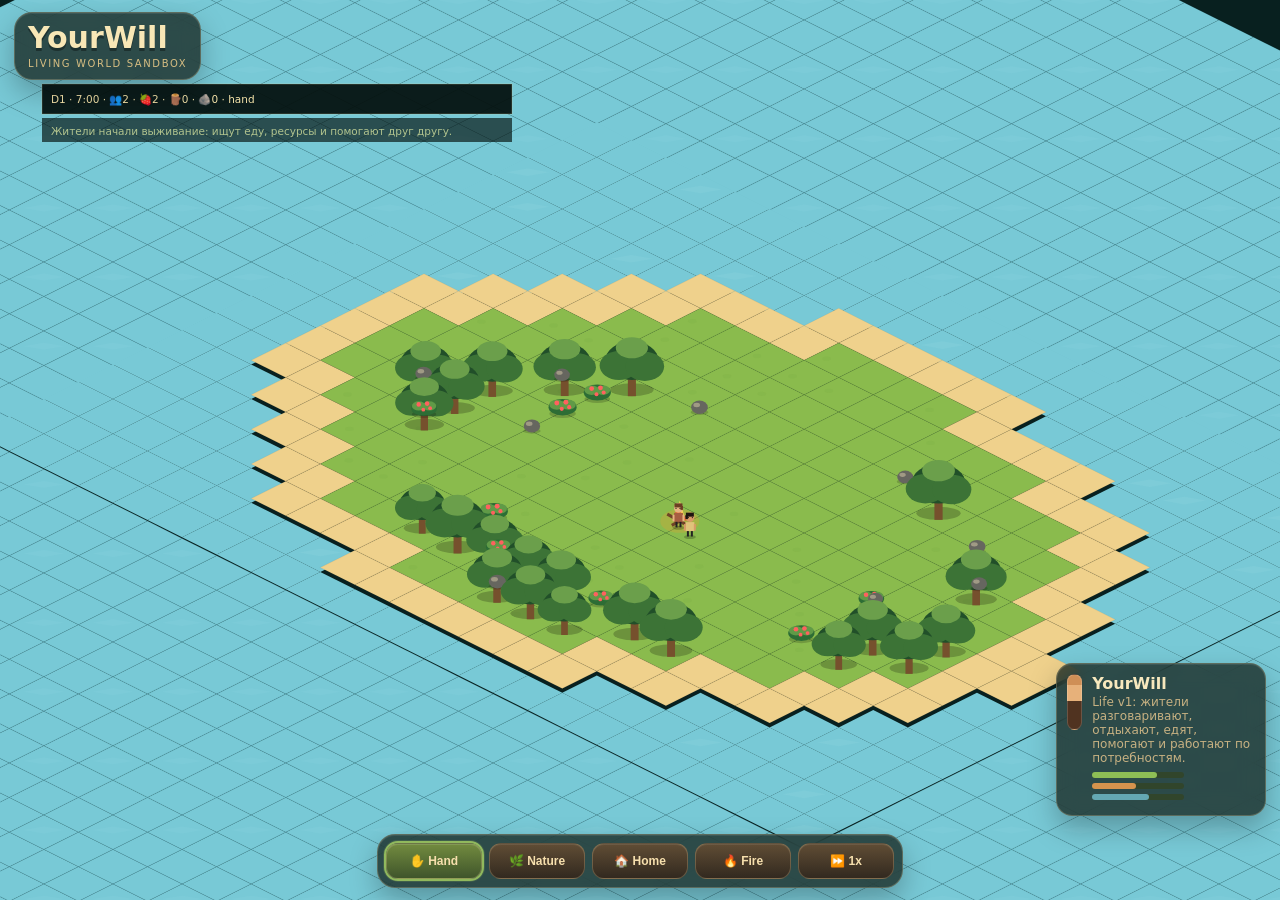
==== cozy/index.html @ 18bff4a6 "Load richer life simulation core" ====
<!doctype html>
<html lang="ru">
<head>
  <meta charset="utf-8">
  <meta name="viewport" content="width=device-width,initial-scale=1,maximum-scale=1,user-scalable=no,viewport-fit=cover">
  <meta name="theme-color" content="#10231f">
  <title>YourWill Cozy Sandbox</title>
  <link rel="stylesheet" href="style.css">
</head>
<body>
  <canvas id="game"></canvas>
  <div class="topbar">
    <div class="brand"><strong>YourWill</strong><span>living world sandbox</span></div>
  </div>
  <div class="toolbar">
    <button class="active" data-tool="hand">✋ Hand</button>
    <button data-tool="nature">🌿 Nature</button>
    <button data-tool="home">🏠 Home</button>
    <button data-tool="fire">🔥 Fire</button>
    <button data-tool="fast">⏩ 1x</button>
  </div>
  <div class="card"><div class="face"></div><div><b id="card-title">YourWill</b><span id="card-text">Живой остров: жители собирают ресурсы, строят и выживают.</span><i></i><i></i><i></i></div></div>
  <script src="game_life_v1.js?v=life-processes-v1"></script>
</body>
</html>
---- cozy/style.css ----
*{box-sizing:border-box;margin:0;padding:0}html,body{width:100%;height:100%;overflow:hidden;background:#10231f;color:#f7e8bd;font-family:system-ui,-apple-system,BlinkMacSystemFont,"Segoe UI",sans-serif;touch-action:none;user-select:none}#game{position:fixed;inset:0;width:100vw;height:100dvh;display:block;background:#10231f;image-rendering:pixelated}.topbar{position:fixed;left:14px;right:14px;top:max(12px,env(safe-area-inset-top));z-index:5;display:flex;justify-content:space-between;align-items:flex-start;gap:10px;pointer-events:none}.brand,.res,.toolbar,.card{background:rgba(20,31,25,.74);border:1px solid rgba(241,213,157,.24);box-shadow:0 12px 28px rgba(0,0,0,.26),inset 0 1px 0 rgba(255,255,255,.08);backdrop-filter:blur(10px)}.brand{border-radius:18px;padding:10px 13px}.brand strong{display:block;font-size:30px;line-height:1;color:#f8e7b6;text-shadow:0 3px 0 rgba(0,0,0,.35)}.brand span{display:block;font-size:10px;letter-spacing:.16em;text-transform:uppercase;color:#d7be82;margin-top:5px}.res{border-radius:16px;padding:9px 11px;display:flex;gap:8px;align-items:center;font-size:12px}.res b{color:#d6b16d}.res span{padding:4px 7px;border-radius:8px;background:rgba(0,0,0,.22);color:#fff3cb}.toolbar{position:fixed;left:50%;bottom:max(12px,env(safe-area-inset-bottom));transform:translateX(-50%);z-index:5;border-radius:18px;padding:8px;display:flex;gap:7px;max-width:calc(100vw - 24px);overflow-x:auto;overflow-y:hidden;scrollbar-width:none}.toolbar::-webkit-scrollbar{display:none}.toolbar button{border:1px solid rgba(241,213,157,.24);background:linear-gradient(#604d35,#32291f);color:#f6dfad;border-radius:12px;padding:10px 13px;font-weight:800;font-size:12px;min-width:96px;box-shadow:inset 0 1px 0 rgba(255,255,255,.08)}.toolbar button.active{outline:2px solid #91b95d;background:linear-gradient(#728b3f,#3f552b);box-shadow:0 0 0 3px rgba(145,185,93,.2),inset 0 1px 0 rgba(255,255,255,.12)}.card{position:fixed;right:14px;bottom:84px;z-index:5;border-radius:16px;padding:10px;display:flex;gap:10px;width:210px}.face{width:48px;height:56px;border-radius:12px;background:linear-gradient(#cf8f56 0 18%,#e7b17a 18% 48%,#503320 48% 100%);border:1px solid rgba(255,255,255,.16)}.card b{display:block}.card span{display:block;font-size:12px;color:#c7b182;margin:2px 0 7px}.card i{display:block;width:92px;height:6px;background:#31452b;border-radius:9px;margin:5px 0;position:relative}.card i:after{content:'';display:block;height:100%;width:70%;border-radius:9px;background:#8ebe55}.card i:nth-child(4):after{width:48%;background:#d5934d}.card i:nth-child(5):after{width:62%;background:#64a8b3}@media(max-width:700px){.brand strong{font-size:22px}.brand span{font-size:9px}.res{display:none}.card{display:none}.toolbar{left:10px;right:10px;transform:none;justify-content:flex-start;padding:7px}.toolbar button{min-width:82px;padding:10px 9px}.topbar{right:auto}.brand{max-width:250px}}
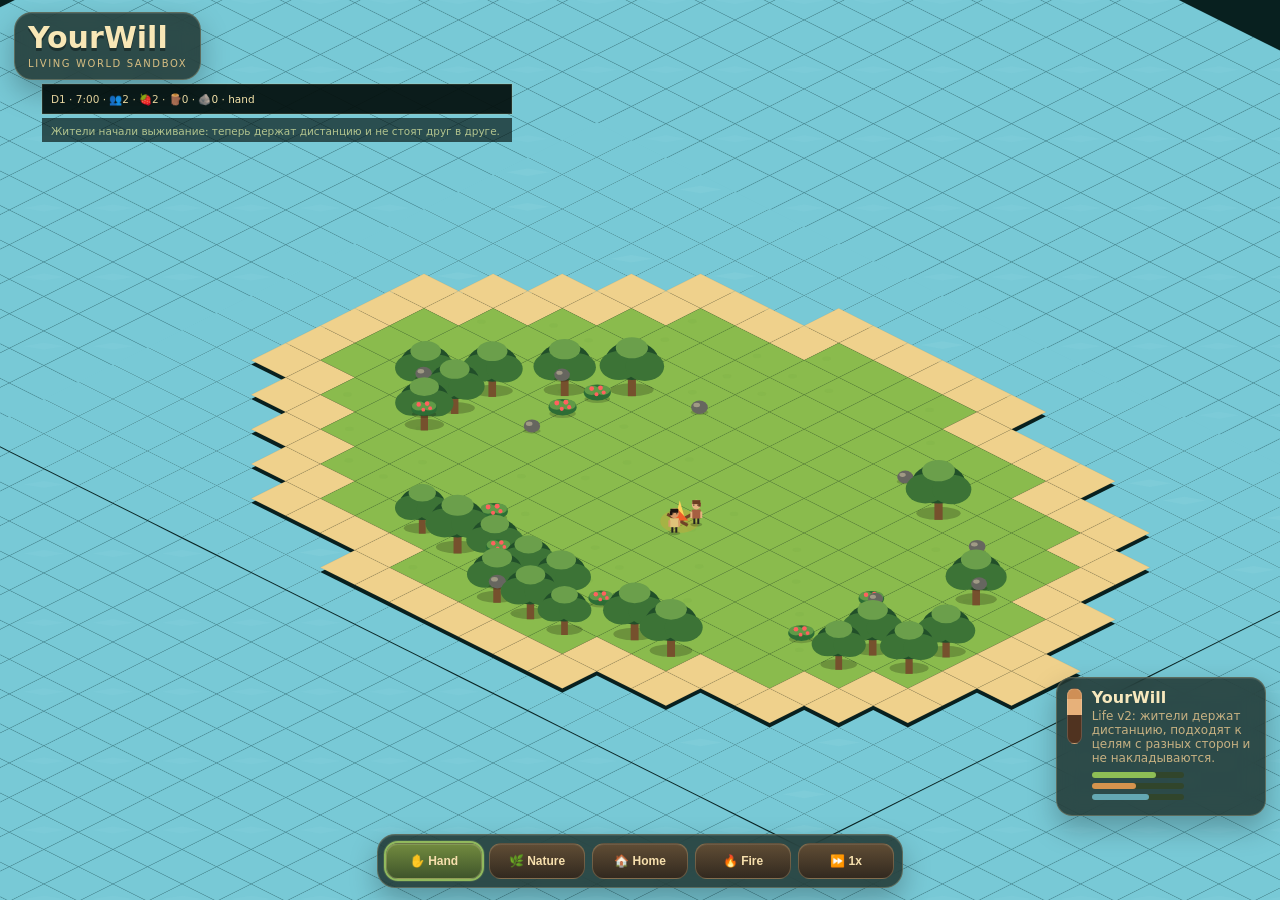
==== commit 8a11b8a6: "Load life v2 with villager separation" ====
--- a/cozy/index.html
+++ b/cozy/index.html
@@ -20,6 +20,6 @@
     <button data-tool="fast">⏩ 1x</button>
   </div>
   <div class="card"><div class="face"></div><div><b id="card-title">YourWill</b><span id="card-text">Живой остров: жители собирают ресурсы, строят и выживают.</span><i></i><i></i><i></i></div></div>
-  <script src="game_life_v1.js?v=life-processes-v1"></script>
+  <script src="game_life_v2.js?v=life-v2-separation"></script>
 </body>
 </html>
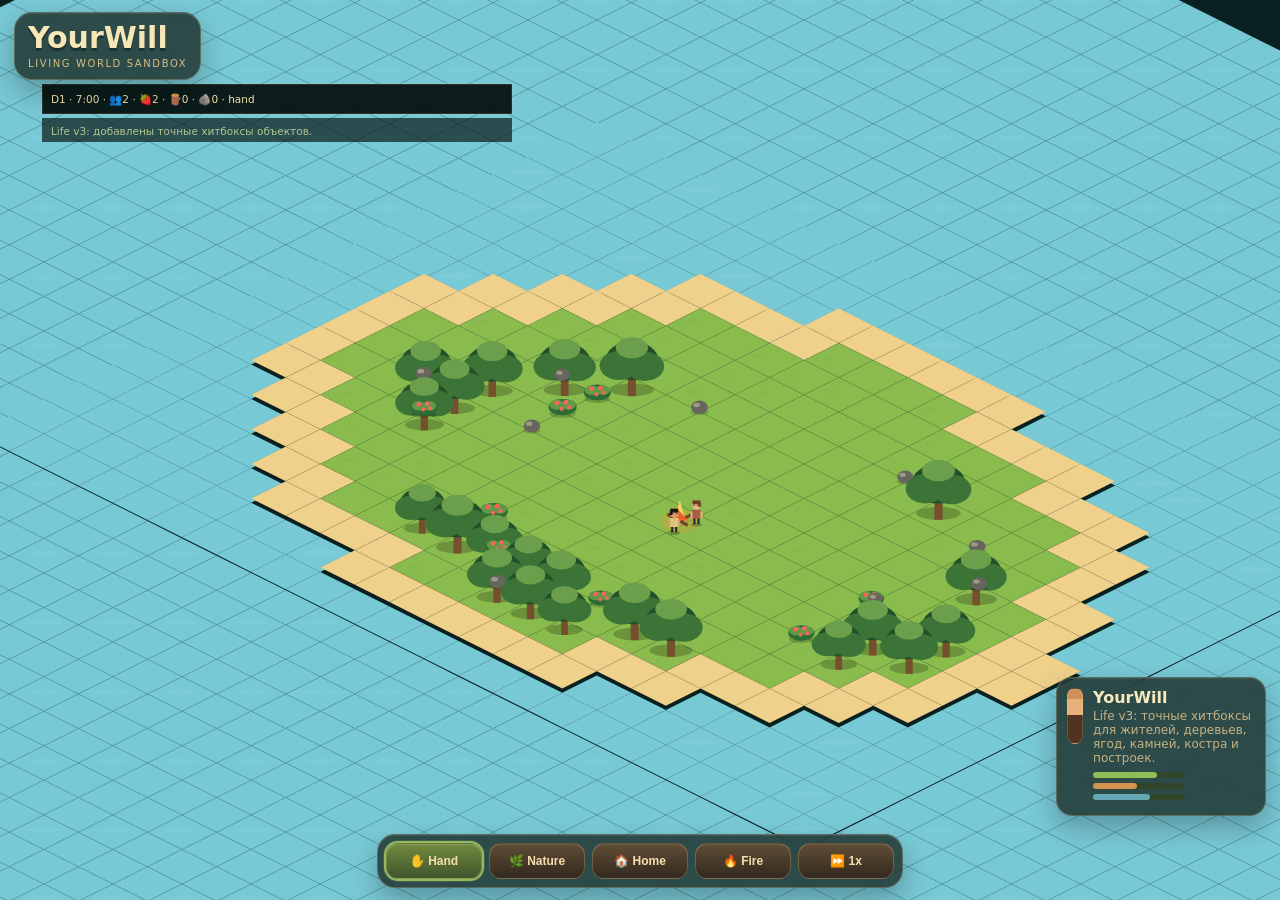
==== commit ae0ee390: "Load life v3 precise hitboxes" ====
--- a/cozy/index.html
+++ b/cozy/index.html
@@ -20,6 +20,6 @@
     <button data-tool="fast">⏩ 1x</button>
   </div>
   <div class="card"><div class="face"></div><div><b id="card-title">YourWill</b><span id="card-text">Живой остров: жители собирают ресурсы, строят и выживают.</span><i></i><i></i><i></i></div></div>
-  <script src="game_life_v2.js?v=life-v2-separation"></script>
+  <script src="game_life_v3.js?v=hitboxes-v3"></script>
 </body>
 </html>
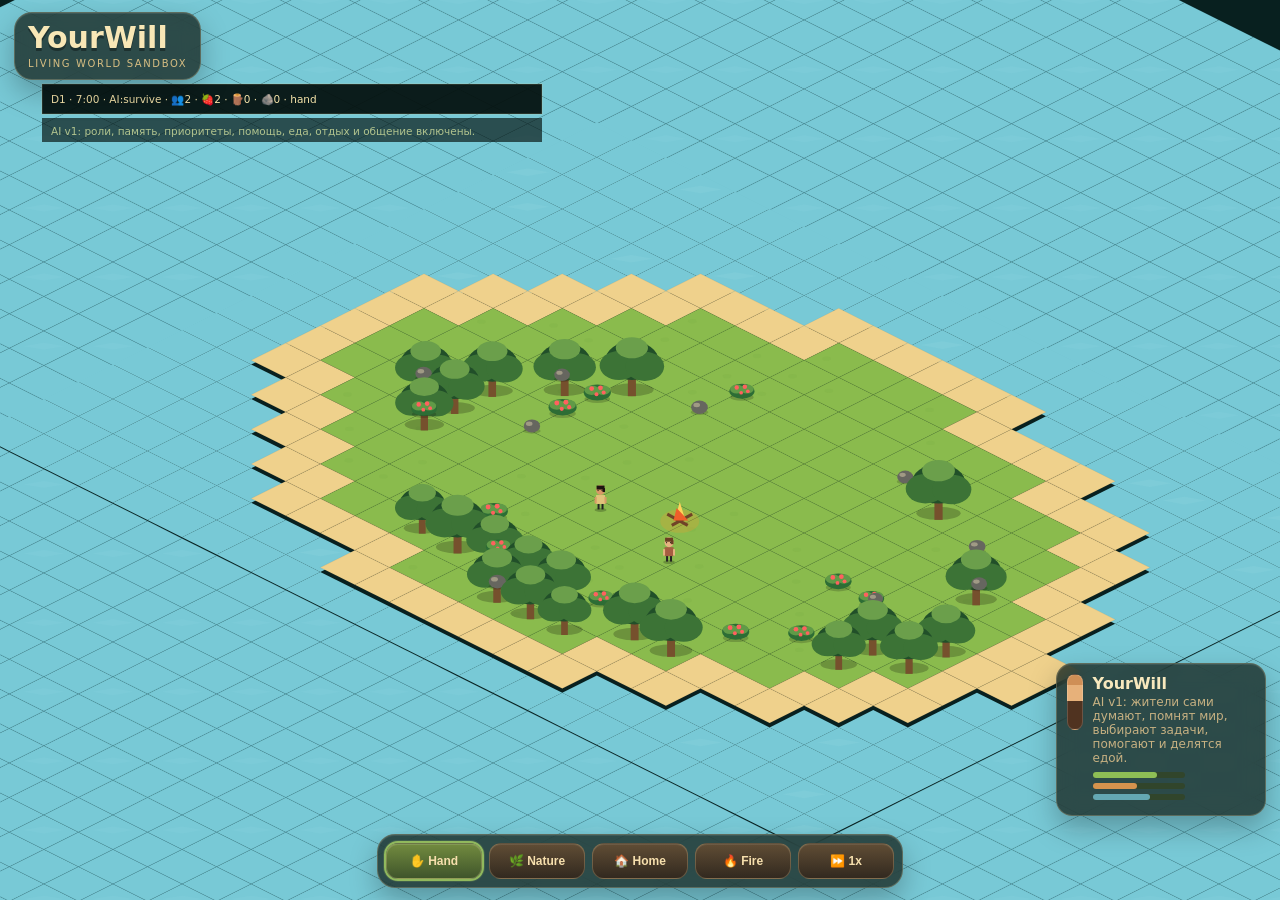
==== commit c8677894: "Load utility AI villager brain" ====
--- a/cozy/index.html
+++ b/cozy/index.html
@@ -20,6 +20,6 @@
     <button data-tool="fast">⏩ 1x</button>
   </div>
   <div class="card"><div class="face"></div><div><b id="card-title">YourWill</b><span id="card-text">Живой остров: жители собирают ресурсы, строят и выживают.</span><i></i><i></i><i></i></div></div>
-  <script src="game_life_v3.js?v=hitboxes-v3"></script>
+  <script src="game_ai_v1.js?v=ai-v1-brain"></script>
 </body>
 </html>
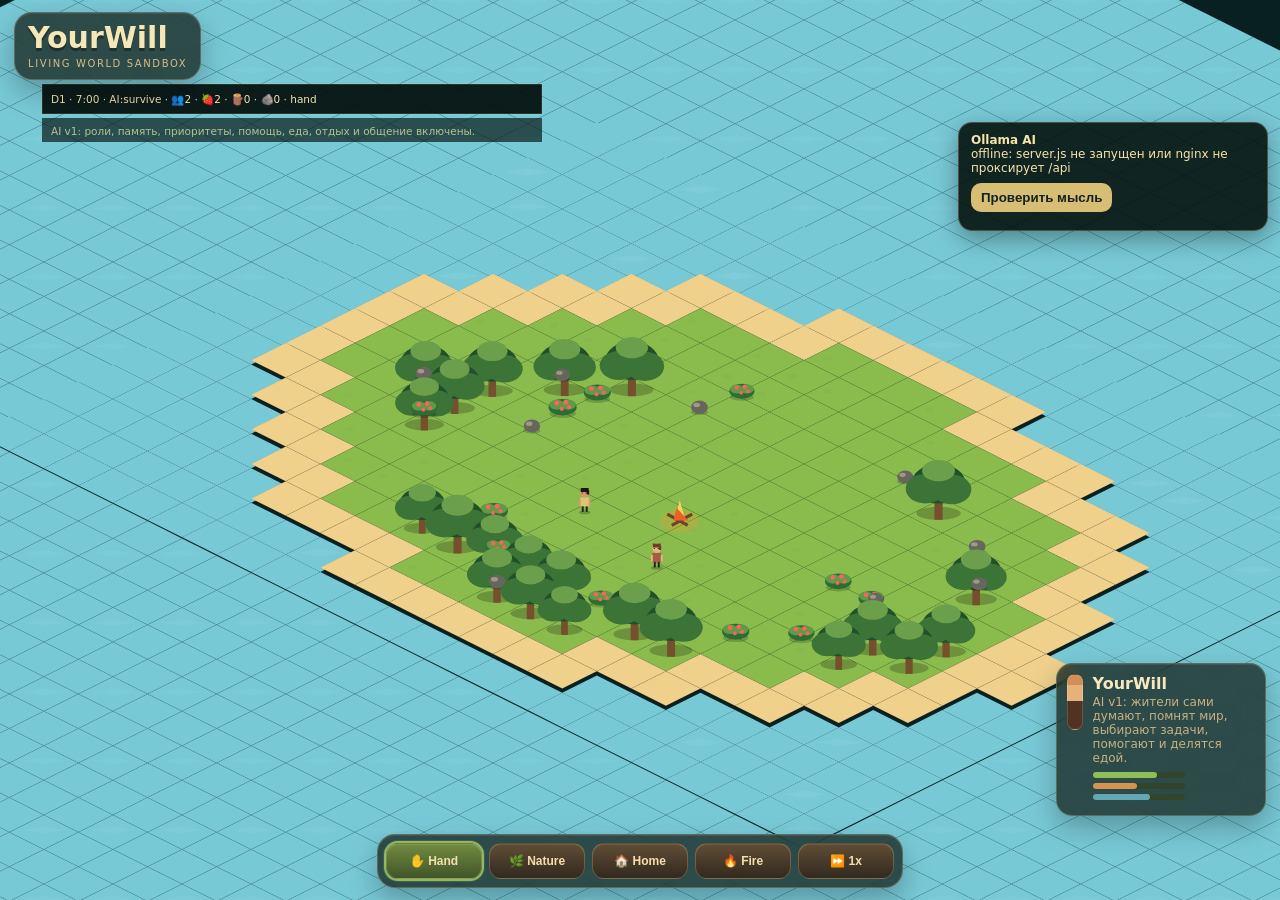
==== commit a2c311e5: "Load Ollama AI status panel" ====
--- a/cozy/index.html
+++ b/cozy/index.html
@@ -21,5 +21,6 @@
   </div>
   <div class="card"><div class="face"></div><div><b id="card-title">YourWill</b><span id="card-text">Живой остров: жители собирают ресурсы, строят и выживают.</span><i></i><i></i><i></i></div></div>
   <script src="game_ai_v1.js?v=ai-v1-brain"></script>
+  <script src="ollama_panel.js?v=ollama-panel-v1"></script>
 </body>
 </html>
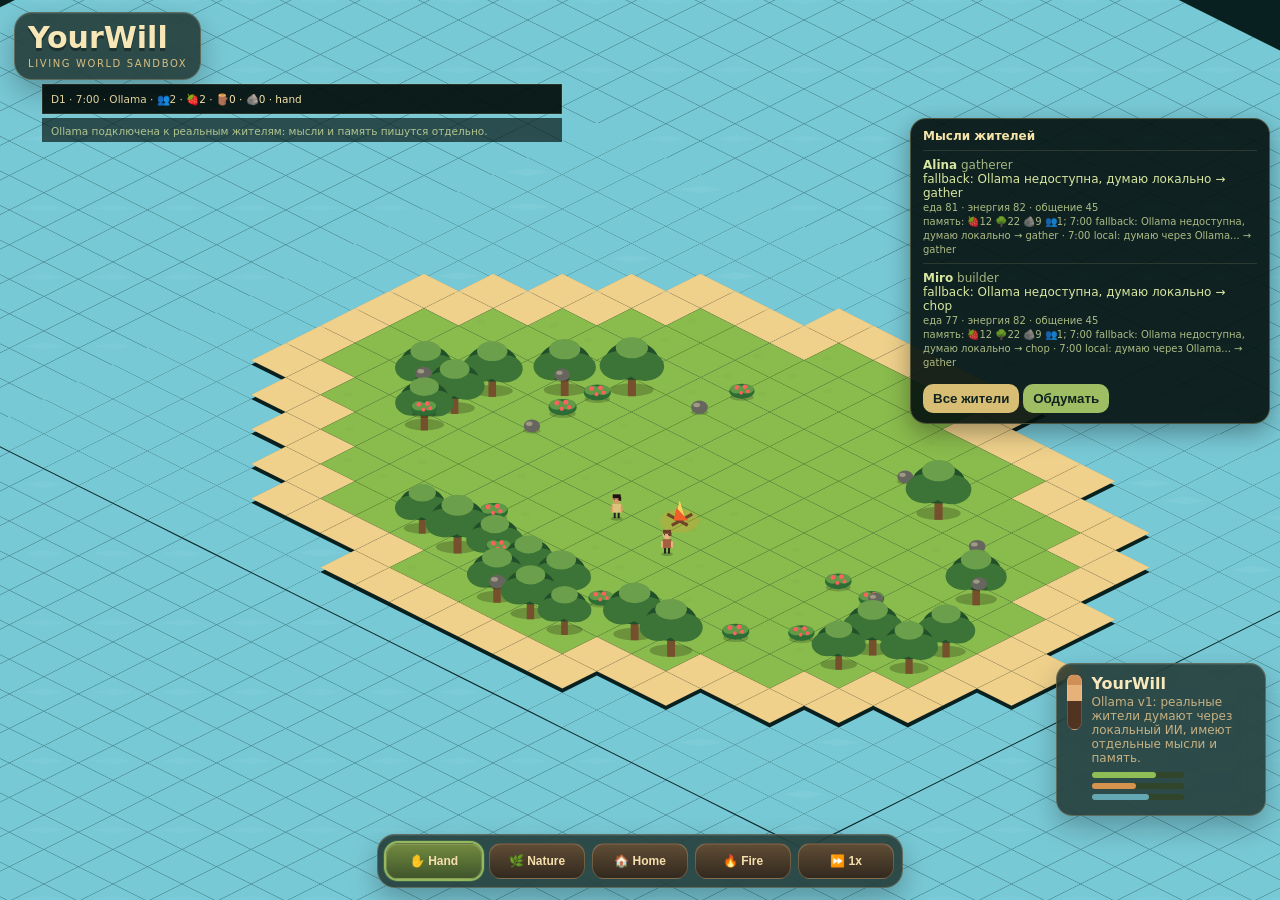
==== commit f865c7dd: "Load Ollama villager thoughts and memory" ====
--- a/cozy/index.html
+++ b/cozy/index.html
@@ -20,7 +20,7 @@
     <button data-tool="fast">⏩ 1x</button>
   </div>
   <div class="card"><div class="face"></div><div><b id="card-title">YourWill</b><span id="card-text">Живой остров: жители собирают ресурсы, строят и выживают.</span><i></i><i></i><i></i></div></div>
-  <script src="game_ai_v1.js?v=ai-v1-brain"></script>
-  <script src="ollama_panel.js?v=ollama-panel-v1"></script>
+  <script src="game_ai_ollama_v1.js?v=real-thoughts-memory-v1"></script>
+  <script src="thoughts_panel_v1.js?v=real-thoughts-panel-v1"></script>
 </body>
 </html>
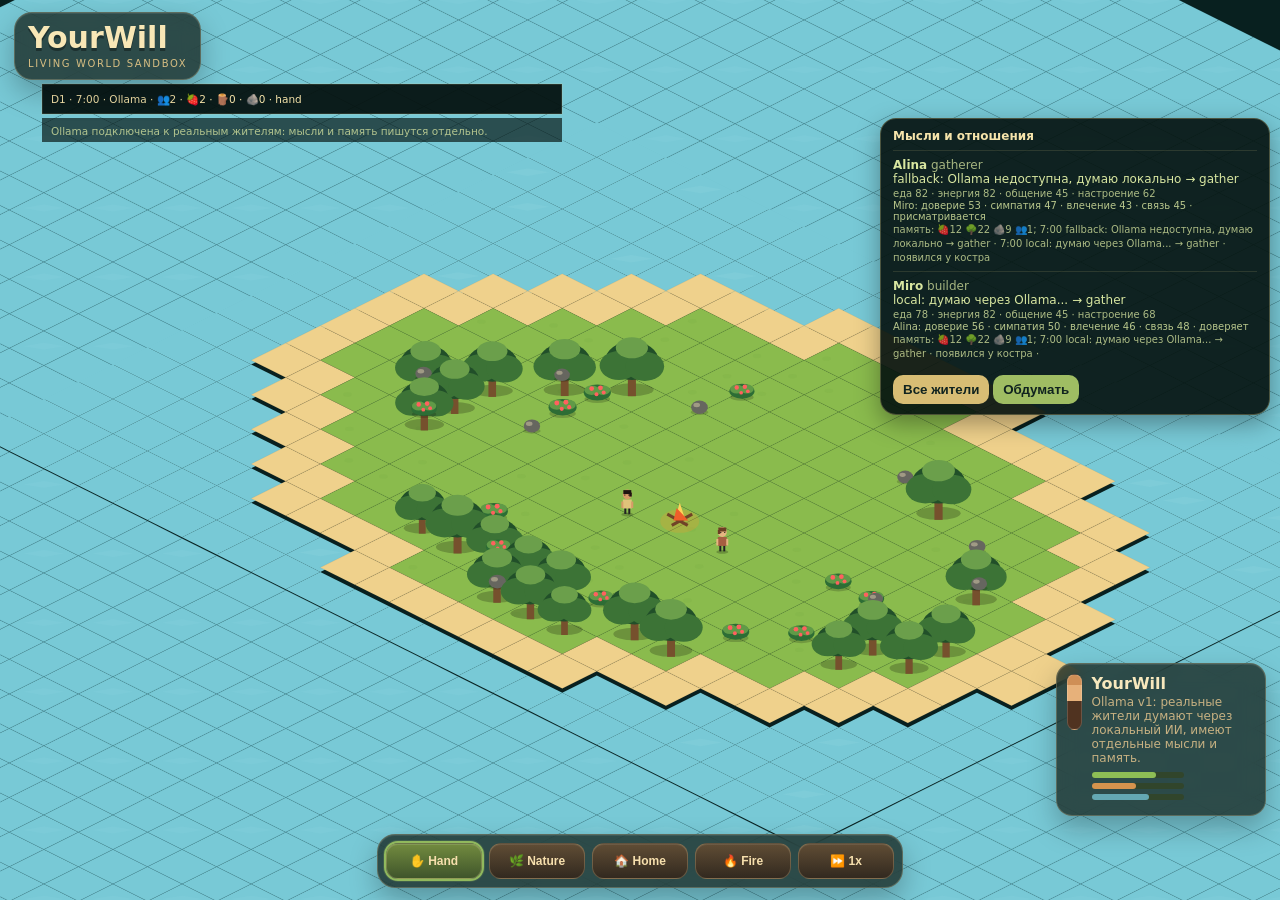
==== commit 94b1523c: "Load social relationship AI layer" ====
--- a/cozy/index.html
+++ b/cozy/index.html
@@ -20,7 +20,8 @@
     <button data-tool="fast">⏩ 1x</button>
   </div>
   <div class="card"><div class="face"></div><div><b id="card-title">YourWill</b><span id="card-text">Живой остров: жители собирают ресурсы, строят и выживают.</span><i></i><i></i><i></i></div></div>
-  <script src="game_ai_ollama_v1.js?v=real-thoughts-memory-v1"></script>
-  <script src="thoughts_panel_v1.js?v=real-thoughts-panel-v1"></script>
+  <script src="social_ai_layer_v1.js?v=social-relations-v1"></script>
+  <script src="game_ai_ollama_v1.js?v=social-real-thoughts-v1"></script>
+  <script src="thoughts_panel_v1.js?v=social-thoughts-panel-v1"></script>
 </body>
 </html>
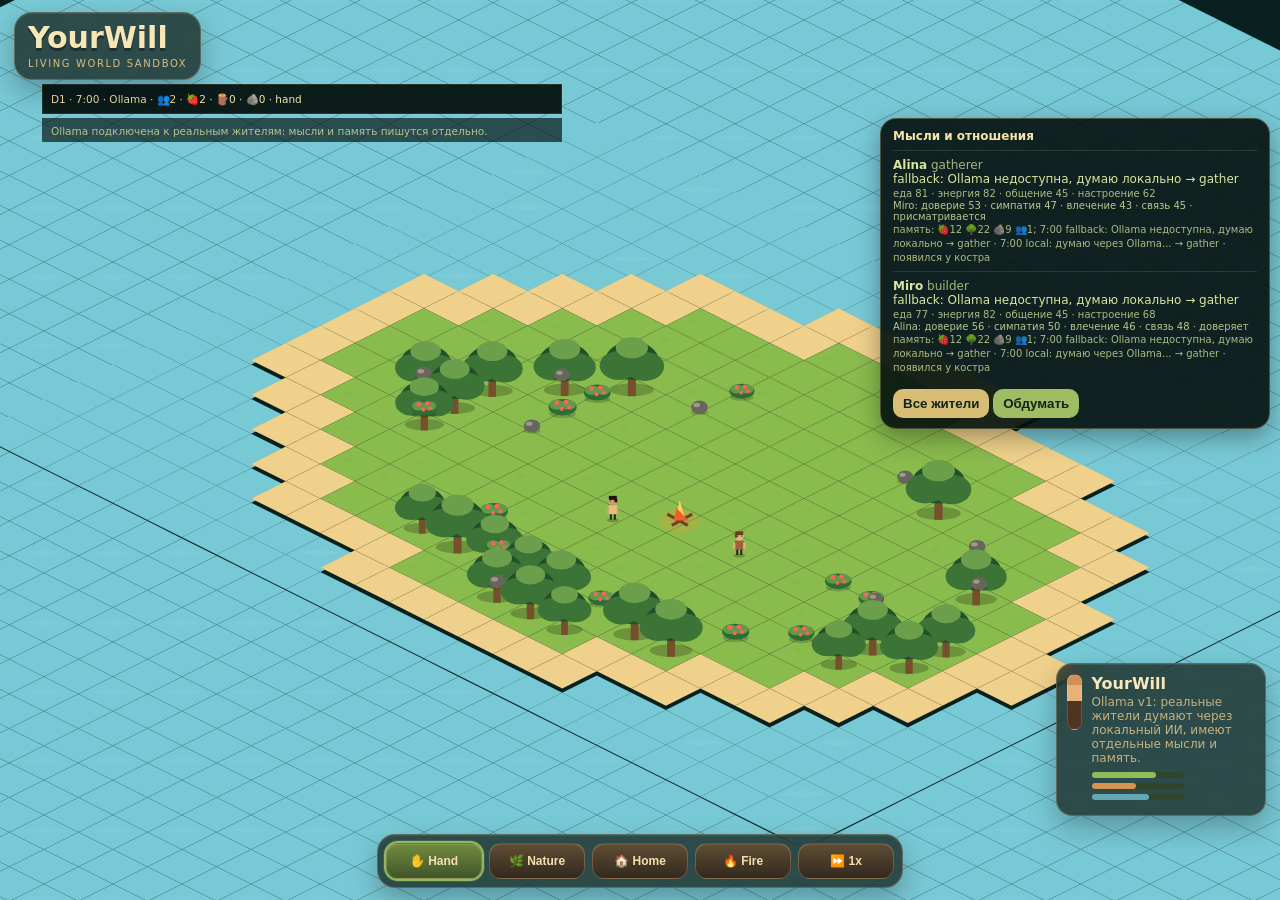
==== commit 6571cec2: "Load episodic memory reasoning layer" ====
--- a/cozy/index.html
+++ b/cozy/index.html
@@ -21,7 +21,8 @@
   </div>
   <div class="card"><div class="face"></div><div><b id="card-title">YourWill</b><span id="card-text">Живой остров: жители собирают ресурсы, строят и выживают.</span><i></i><i></i><i></i></div></div>
   <script src="social_ai_layer_v1.js?v=social-relations-v1"></script>
-  <script src="game_ai_ollama_v1.js?v=social-real-thoughts-v1"></script>
-  <script src="thoughts_panel_v1.js?v=social-thoughts-panel-v1"></script>
+  <script src="episodic_memory_layer_v1.js?v=episodic-memory-reasoning-v1"></script>
+  <script src="game_ai_ollama_v1.js?v=episodic-real-thoughts-v1"></script>
+  <script src="thoughts_panel_v1.js?v=episodic-thoughts-panel-v1"></script>
 </body>
 </html>
